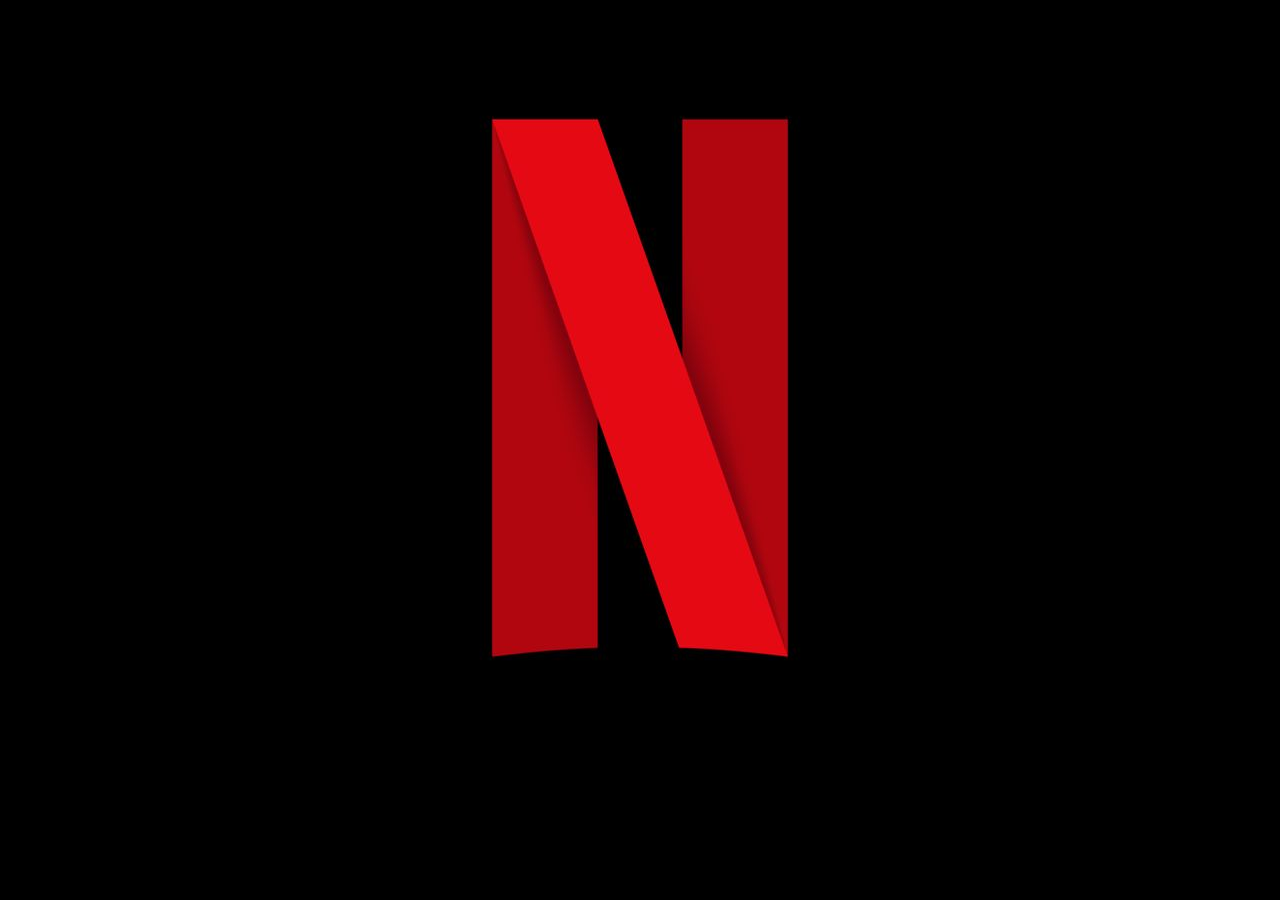
==== home.html @ aa1c5b85 "frontend project" ====
<!DOCTYPE html>
<html lang="en">
<head>
    <meta charset="UTF-8">
    <meta name="viewport" content="width=device-width, initial-scale=1.0">
    <link rel="preconnect" href="https://fonts.googleapis.com">
<link rel="preconnect" href="https://fonts.gstatic.com" crossorigin>
<link href="https://fonts.googleapis.com/css2?family=Lato:ital,wght@0,100;0,300;0,400;0,700;0,900;1,100;1,300;1,400;1,700;1,900&display=swap" rel="stylesheet">
    <link rel="stylesheet" href="style.css">
    <title>home</title>
</head>
<body class="home-page">
    <header>
        <div class="home">
        <img src="download (11).jpg">
        <p>HOME</p>
        </div>
    </header>
</body>
</html>
---- style.css ----
body {
    background-color: black;
    margin: 0;
    padding: 0;
}

.logo {
    display: flex;
    justify-content: center;
}

.logo img {
    height: 300px;
    width: 60%;
}

header {
    display: flex;
    justify-content: center;
}

h1 {
    text-align: center;
    color: rgb(237, 237, 237);
}

.profiles {
    display: flex;
    justify-content: center;
    gap: 15px;
    flex-wrap: wrap; 
}

.profile {
    text-align: center;
    transition: transform 0.3s ease; 
    cursor: pointer;
}

.profile a {
    text-decoration: none; 
    color: inherit;         
}

.profile img {
    width: 150px;
    height: 160px;
    border-radius: 10px;
    transition: transform 0.3s ease;
}

.profile p {
    margin-top: 10px;
    color: antiquewhite;
    font-family: Arial, Helvetica, sans-serif;
    transition: transform 0.3s ease, color 0.3s ease;
    display: block;
}

.profile:hover {
    transform: scale(1.05); 

}

.profile:hover img {
    transform: scale(1.1); 
}

.profile:hover p {
    color: crimson;         
    transform: scale(1.1);  
}
body {
    margin: 0;
}

header {
    padding: 20px;
    background: black; 
}
body .home-page{
    margin: 0;
    font-family: Arial, sans-serif;
    background-color: black;  


header {
    padding: 15px 30px;  
}

.home {
    display: flex;
    align-items: center;      
    justify-content: flex-start; 
}
.home img {
    height: 50px;     
    width: auto;     
    display: block;
}

.home p {
    color: white;
    font-size: 20px;
    margin-left: 15px;  
    /* font-family:  "Lato", sans-serif;;  */
}
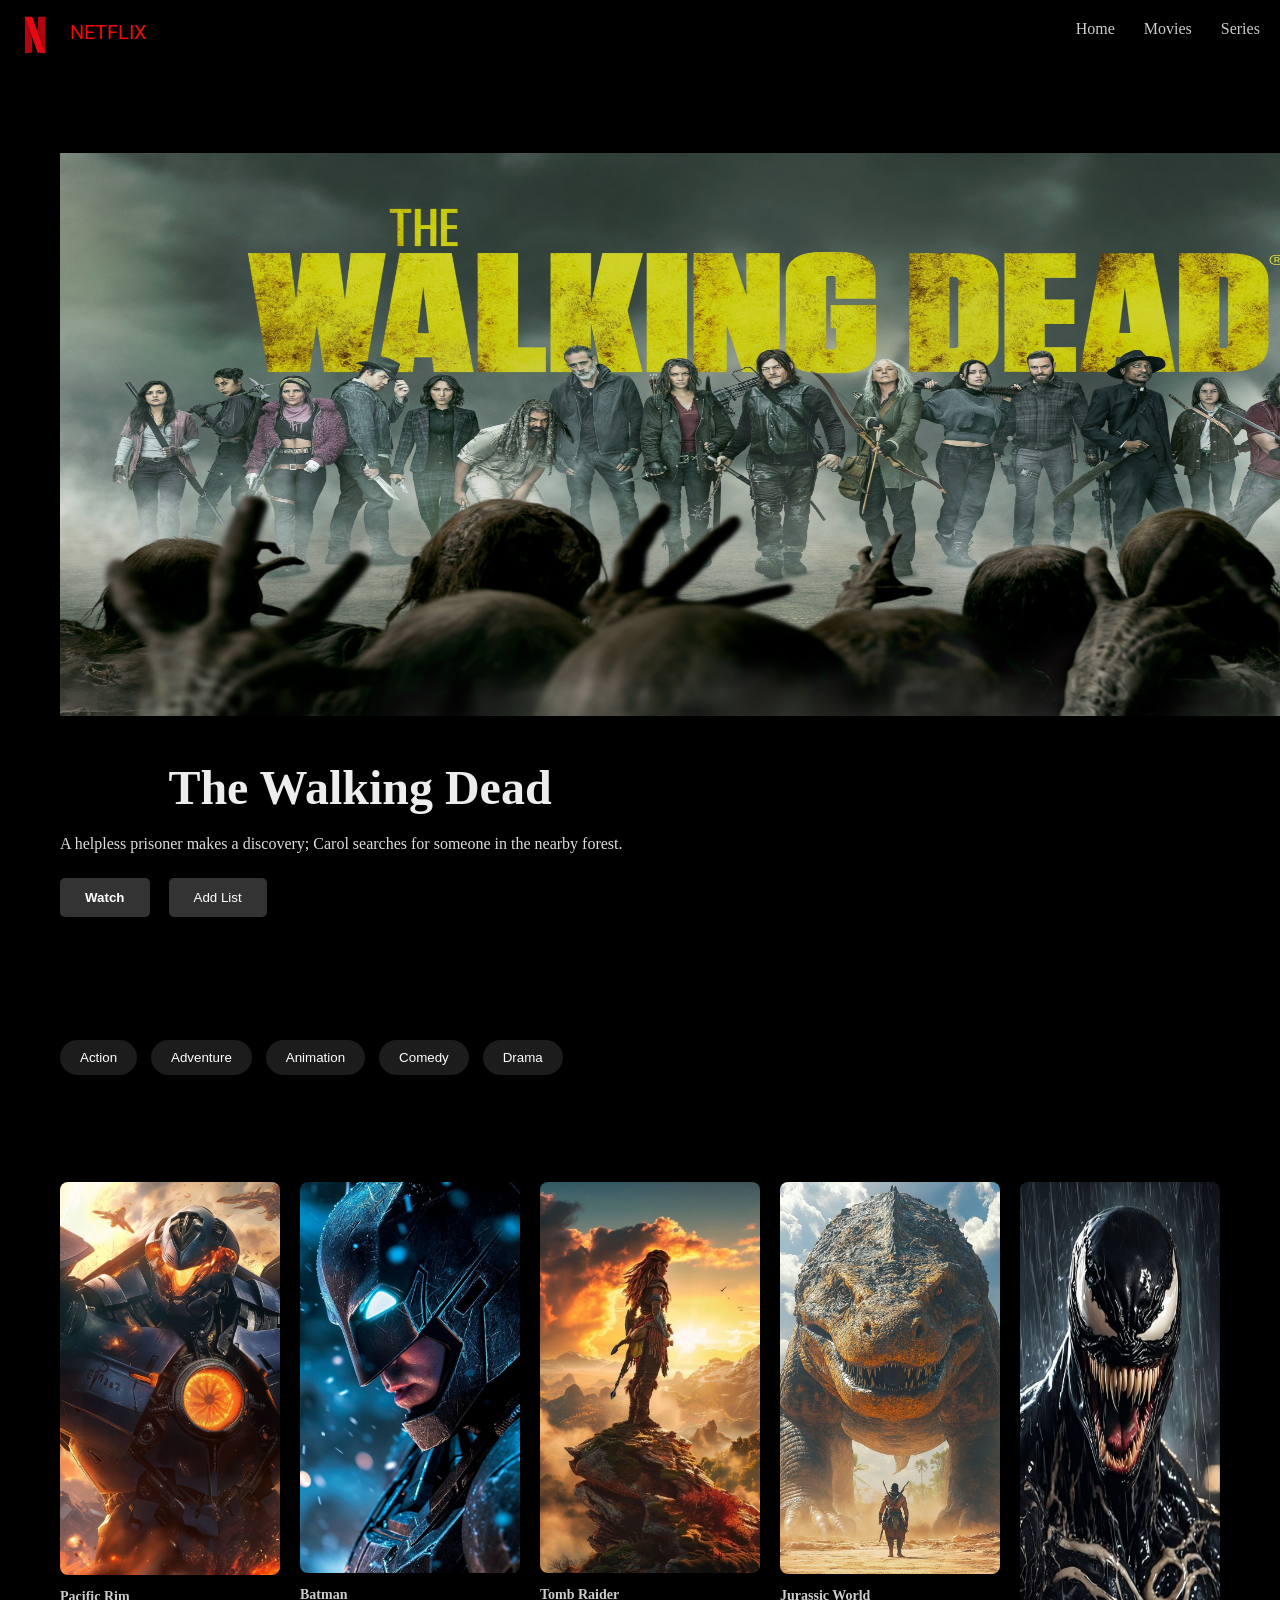
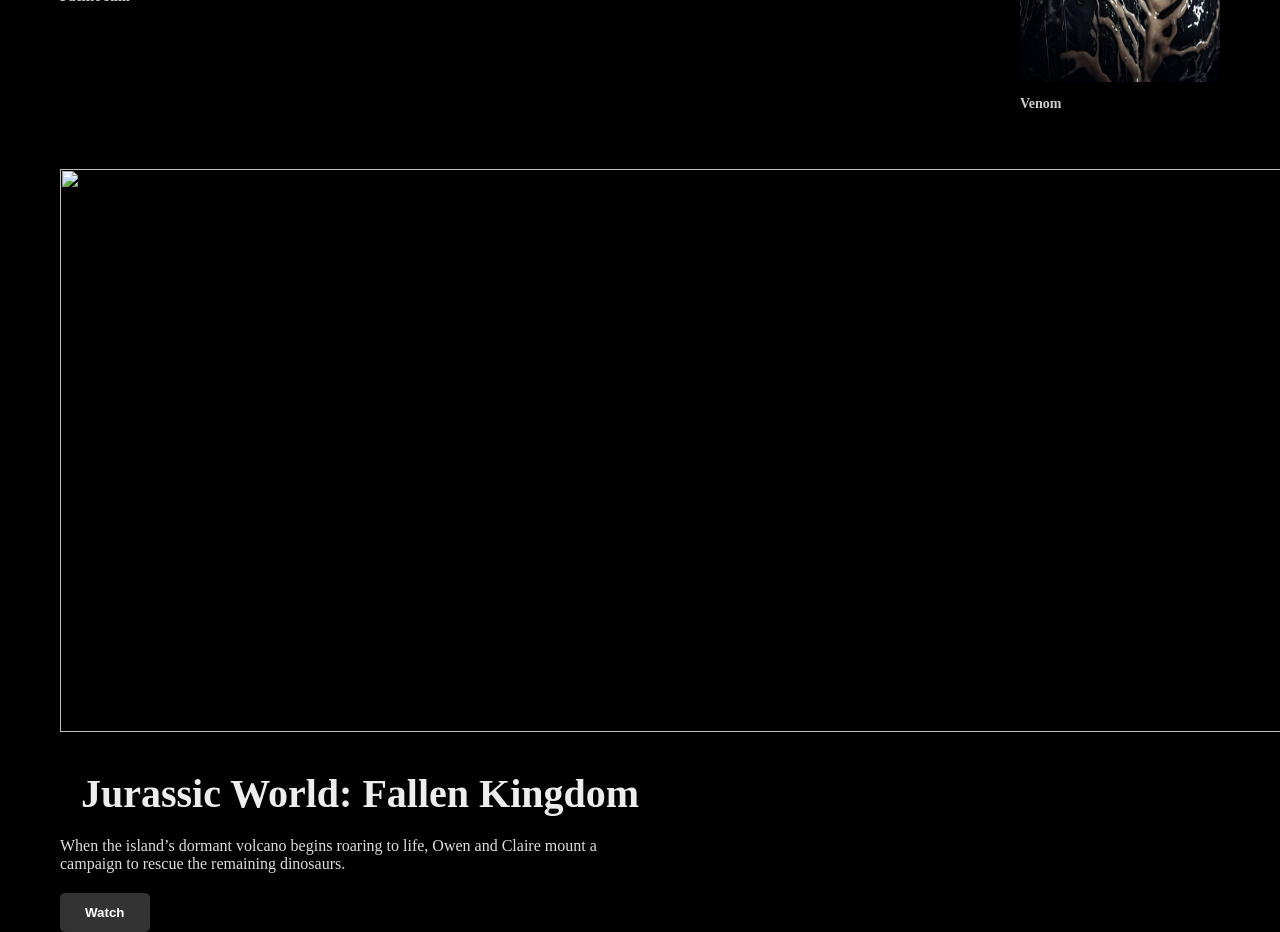
==== commit 47d45f20: "new changes" ====
--- a/home.html
+++ b/home.html
@@ -5,16 +5,89 @@
     <meta name="viewport" content="width=device-width, initial-scale=1.0">
     <link rel="preconnect" href="https://fonts.googleapis.com">
 <link rel="preconnect" href="https://fonts.gstatic.com" crossorigin>
-<link href="https://fonts.googleapis.com/css2?family=Lato:ital,wght@0,100;0,300;0,400;0,700;0,900;1,100;1,300;1,400;1,700;1,900&display=swap" rel="stylesheet">
+<link href="https://fonts.googleapis.com/css2?family=Roboto:ital,wght@0,100..900;1,100..900&display=swap" rel="stylesheet">
+<link rel="stylesheet" href="https://fonts.googleapis.com/css2?family=Material+Symbols+Outlined:opsz,wght,FILL,GRAD@24,400,0,0&icon_names=home" />
     <link rel="stylesheet" href="style.css">
     <title>home</title>
 </head>
 <body class="home-page">
-    <header>
-        <div class="home">
+    <header class="home">
         <img src="download (11).jpg">
-        <p>HOME</p>
-        </div>
+        <p>NETFLIX</p>
+          <div class="logo">NETFLIX</div>
+          <div class="navbar">
+    <nav>
+      <a href="#">Home</a>
+      <a href="#">Movies</a>
+      <a href="#">Series</a>
+      <a href="#">My List</a>
+    </nav>
+    </div>
     </header>
+  <section class="hero">
+    <div class="hero-content">
+     <img src="1289510.jpg" style="height:563px; width:1400px">
+      <h1>The Walking Dead</h1>
+      <p>
+        A helpless prisoner makes a discovery; Carol searches for someone in the nearby forest.
+      </p>
+      <div class="hero-buttons">
+        <button class="btn-primary">Watch</button>
+        <button class="btn-secondary">Add List</button>
+      </div>
+    </div>
+  </section>
+
+  <!-- CATEGORY FILTER -->
+  <section class="categories">
+    <button class="active">Action</button>
+    <button>Adventure</button>
+    <button>Animation</button>
+    <button>Comedy</button>
+    <button>Drama</button>
+  </section>
+    <!-- MOVIE ROW -->
+  <section class="movie-section">
+    <h2>Trending Now</h2>
+
+    <div class="movie-row">
+      <div class="movie-card">
+        <img src="🌊🤖 Dive into the world of giants! Are you ready to step into the cockpit and pilot your very own Jaeger_ Inspired by the legendary Pacific Rim films, our new interactive experience lets you control these towe.jpg">
+        <h4>Pacific Rim</h4>
+      </div>
+
+      <div class="movie-card">
+        <img src="Iron bat suit vs Superman.jpg">
+        <h4>Batman</h4>
+      </div>
+
+      <div class="movie-card">
+        <img src="tr.jpg">
+        <h4>Tomb Raider</h4>
+      </div>
+
+      <div class="movie-card">
+        <img src="nn.jpg">
+        <h4>Jurassic World</h4>
+      </div>
+
+      <div class="movie-card">
+        <img src="Venom.jpg" height="500px">
+        <h4>Venom</h4>
+      </div>
+    </div>
+  </section>
+
+  <!-- FEATURED SECTION -->
+  <section class="featured">
+    <div class="featured-content">
+        <img src="wp3891508-10k-wallpapers.jpg" style="height:563px; width:1400px" >
+      <h1>Jurassic World: Fallen Kingdom</h1>
+      <p>
+        When the island’s dormant volcano begins roaring to life, Owen and Claire mount a campaign to rescue the remaining dinosaurs.
+      </p>
+      <button class="btn-primary">Watch</button>
+    </div>
+  </section>
 </body>
 </html>
--- a/style.css
+++ b/style.css
@@ -70,38 +70,182 @@
     color: crimson;         
     transform: scale(1.1);  
 }
-body {
-    margin: 0;
-}
-
-header {
-    padding: 20px;
-    background: black; 
-}
-body .home-page{
-    margin: 0;
-    font-family: Arial, sans-serif;
-    background-color: black;  
-
-
-header {
-    padding: 15px 30px;  
-}
-
 .home {
     display: flex;
-    align-items: center;      
-    justify-content: flex-start; 
+    background: black;
+    justify-content: flex-start;
 }
 .home img {
-    height: 50px;     
-    width: auto;     
-    display: block;
+    padding: 10px;
+    height: 50px;
+    width: auto;
 }
 
 .home p {
-    color: white;
+    color: rgb(241, 9, 9);
     font-size: 20px;
-    margin-left: 15px;  
-    /* font-family:  "Lato", sans-serif;;  */
+    font-family: "Roboto", sans-serif;
+}
+.navbar {
+  display: flex;
+  justify-content: flex-end;
+  /* align-items: flex-end; */
+  padding: 20px 60px;
+  background: transparent;
+  position: fixed;
+  width: 100%;
+  z-index: 1000;
+}
+
+.navbar .logo {
+  color: #e50914;
+  font-weight: bold;
+  font-size: 22px;
+}
+
+.navbar nav a {
+  color: #ccc;
+  margin-left: 25px;
+  text-decoration: none;
+  transition: 0.3s;
+}
+
+.navbar nav a:hover {
+  color: rgb(244, 9, 9);
+}
+
+.hero {
+  height: 90vh;
+  background: linear-gradient(to right, rgba(0,0,0,0.9), rgba(0,0,0,0.4)),
+              url('https://via.placeholder.com/1600x900') center/cover no-repeat;
+  display: flex;
+  align-items: center;
+  padding:  60px;
+}
+
+.hero-content {
+  max-width: 600px;
+}
+
+.hero h1 {
+  font-size: 48px;
+  margin-bottom: 20px;
+}
+
+.hero p {
+  margin-bottom: 25px;
+  color: #ddd;
+}
+
+.hero-buttons button {
+  margin-right: 15px;
+}
+.hero-buttons button:hover{
+    background-color: #e50914;
+}
+
+.btn-primary {
+  background: #333;
+  border: none;
+  padding: 12px 25px;
+  color: white;
+  font-weight: bold;
+  border-radius: 5px;
+  cursor: pointer;
+}
+
+.btn-secondary {
+  background: #333;
+  border: none;
+  padding: 12px 25px;
+  color: white;
+  border-radius: 5px;
+  cursor: pointer;
+}
+
+.categories {
+  padding: 40px 60px;
+}
+
+.categories button {
+  background: #1c1c1c;
+  border: none;
+  padding: 10px 20px;
+  margin-right: 10px;
+  border-radius: 20px;
+  color: #fffefe;
+  cursor: pointer;
+}
+
+.categories button:hover{
+    background-color: #e50914;
+}
+
+.movie-section {
+  padding: 0 60px 50px;
+}
+
+.movie-section h2 {
+  margin-bottom: 20px;
+}
+
+.movie-row {
+  display: flex;
+  gap: 20px;
+  overflow-x: auto;
+}
+
+.movie-row::-webkit-scrollbar {
+  display: none;
+}
+
+.movie-card {
+  min-width: 200px;
+  transition: 0.3s;
+}
+
+.movie-card img {
+  width: 100%;
+  border-radius: 8px;
+}
+
+.movie-card h4 {
+  margin-top: 10px;
+  font-size: 14px;
+  color: #ccc;
+}
+
+.movie-card:hover {
+  transform: scale(1.08);
+}
+
+.featured {
+  height: 60vh;
+  background: linear-gradient(to right, rgba(0,0,0,0.9), rgba(0,0,0,0.3)),
+              url('https://via.placeholder.com/1600x900') center/cover no-repeat;
+  display: flex;
+  align-items: center;
+  padding:  60px;
+  margin-top: 40px;
+}
+
+.featured-content {
+  max-width: 600px;
+}
+.featured img {
+    height: 490px;
+    width: 800px;
+}
+
+.featured h1 {
+  font-size: 40px;
+  margin-bottom: 20px;
+}
+
+.featured p {
+  margin-bottom: 20px;
+  color: #ddd;
+} 
+.btn-primary:hover{
+    background-color: red;
 }
